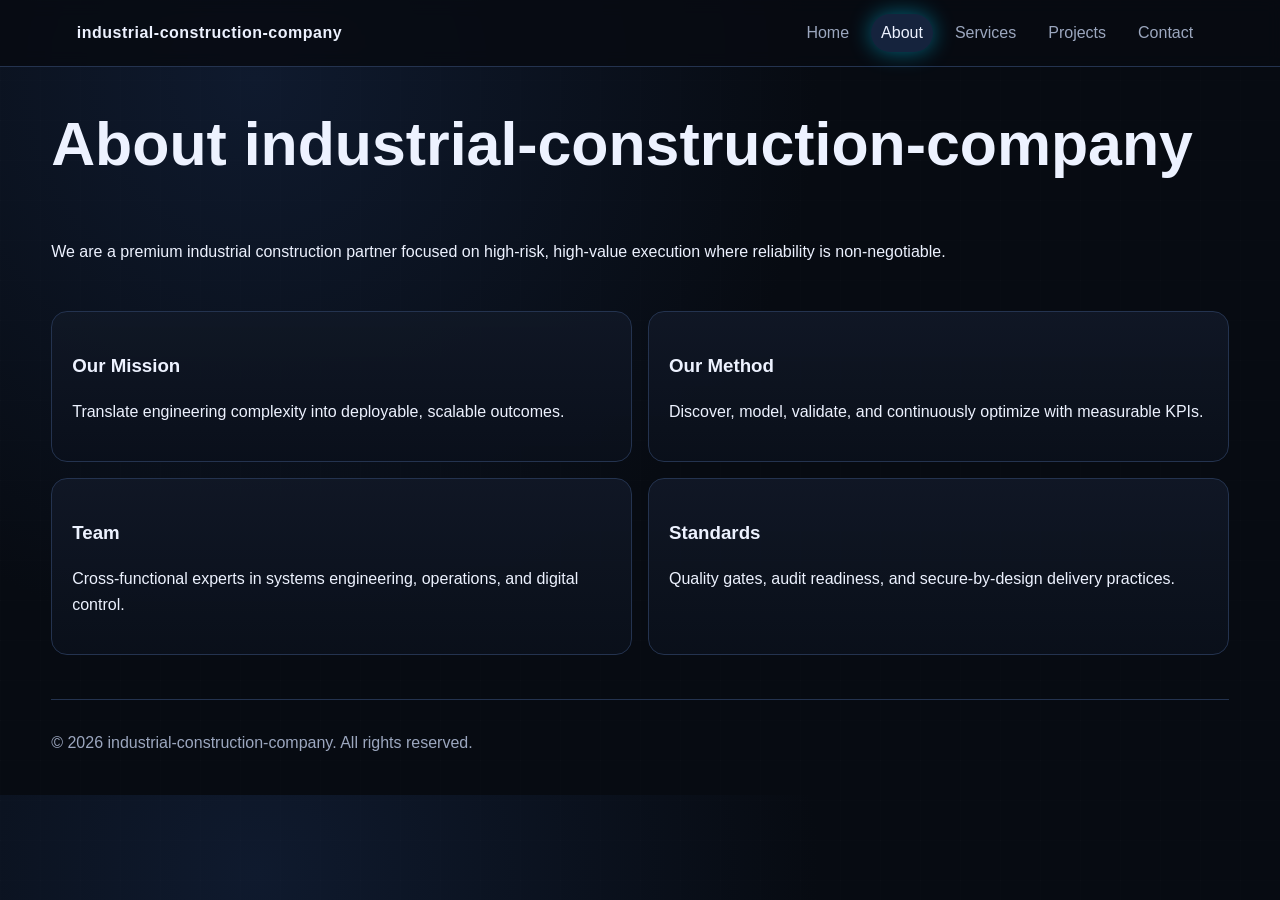
==== about.html @ 4463ad67 "initial commit" ====
﻿<!doctype html>
<html lang="en">
<head>
    <meta charset="UTF-8">
    <meta name="viewport" content="width=device-width, initial-scale=1.0">
    <meta name="description" content="industrial-construction-company premium industrial agency website.">
    <title>industrial-construction-company | About</title>
    <link rel="stylesheet" href="css/styles.css">
</head>
<body>
    <div class="bg-grid" aria-hidden="true"></div>
    <header class="site-header">
        <a class="logo" href="index.html">industrial-construction-company</a>
        <nav>
                <a href="index.html">Home</a>
                <a href="about.html" class="active">About</a>
                <a href="services.html">Services</a>
                <a href="projects.html">Projects</a>
                <a href="contact.html">Contact</a>
        </nav>
    </header>
    <main class="container">
        <section class="page-hero reveal"><h1>About industrial-construction-company</h1><p>We are a premium industrial construction partner focused on high-risk, high-value execution where reliability is non-negotiable.</p></section>
        <section class="grid-2 reveal">
            <article class="card"><h3>Our Mission</h3><p>Translate engineering complexity into deployable, scalable outcomes.</p></article>
            <article class="card"><h3>Our Method</h3><p>Discover, model, validate, and continuously optimize with measurable KPIs.</p></article>
            <article class="card"><h3>Team</h3><p>Cross-functional experts in systems engineering, operations, and digital control.</p></article>
            <article class="card"><h3>Standards</h3><p>Quality gates, audit readiness, and secure-by-design delivery practices.</p></article>
        </section>
    </main>
    <footer class="site-footer">
        <p>&copy; 2026 industrial-construction-company. All rights reserved.</p>
    </footer>
    <script src="js/script.js"></script>
</body>
</html>
---- css/styles.css ----
﻿:root {
    --bg: #070b12;
    --text: #edf2ff;
    --muted: #9ca7bf;
    --line: #24334f;
    --accent: #00d2ff;
    --accent-2: #36ff8f;
    --glow: 0 0 22px rgba(0, 210, 255, 0.45);
    --radius: 16px;
}
* { box-sizing: border-box; }
html { scroll-behavior: smooth; }
body { margin: 0; font-family: "Segoe UI", "Trebuchet MS", sans-serif; background: radial-gradient(circle at 20% 10%, #0f1a2e, var(--bg) 45%), var(--bg); color: var(--text); line-height: 1.6; }
.bg-grid { position: fixed; inset: 0; background-image: linear-gradient(rgba(255,255,255,.04) 1px, transparent 1px), linear-gradient(90deg, rgba(255,255,255,.04) 1px, transparent 1px); background-size: 40px 40px; opacity: .25; pointer-events: none; z-index: -1; }
.site-header { position: sticky; top: 0; display: flex; justify-content: space-between; align-items: center; padding: 14px 6vw; border-bottom: 1px solid var(--line); background: rgba(7, 11, 18, 0.86); backdrop-filter: blur(8px); z-index: 10; }
.logo { color: var(--text); text-decoration: none; font-weight: 700; letter-spacing: .5px; }
nav { display: flex; gap: 12px; flex-wrap: wrap; }
nav a { color: var(--muted); text-decoration: none; padding: 6px 10px; border-radius: 999px; transition: .25s ease; }
nav a:hover, nav a.active { color: var(--text); background: #15233d; box-shadow: var(--glow); }
.container { width: min(1180px, 92vw); margin: 44px auto; display: grid; gap: 30px; }
.hero, .page-hero { display: grid; grid-template-columns: repeat(2, minmax(0, 1fr)); gap: 30px; align-items: center; }
.page-hero { grid-template-columns: 1fr; }
.kicker { color: var(--accent-2); text-transform: uppercase; letter-spacing: 1.2px; font-weight: 600; }
h1 { font-size: clamp(2rem, 5vw, 3.8rem); line-height: 1.1; margin: 0 0 16px; }
h2 { font-size: clamp(1.4rem, 3vw, 2rem); margin-top: 0; }
.hero-orb { width: min(420px, 100%); aspect-ratio: 1; border-radius: 50%; margin-inline: auto; background: conic-gradient(from 180deg, #0ef, #34ff8a, #1292f2, #0ef); box-shadow: 0 0 70px rgba(0, 210, 255, .45); animation: spin 18s linear infinite; }
@keyframes spin { to { transform: rotate(360deg); } }
.hero-actions { display: flex; gap: 12px; flex-wrap: wrap; margin-top: 16px; }
.btn { border: 1px solid var(--line); color: var(--text); text-decoration: none; background: #101a2f; padding: 10px 14px; border-radius: 10px; transition: .25s ease; cursor: pointer; }
.btn:hover { transform: translateY(-2px); box-shadow: var(--glow); }
.btn-primary { background: linear-gradient(130deg, #00a9d8, #18b56f); border-color: transparent; }
.grid-3, .stats { display: grid; grid-template-columns: repeat(4, minmax(0, 1fr)); gap: 16px; }
.grid-3 { grid-template-columns: repeat(3, minmax(0, 1fr)); }
.grid-2 { display: grid; grid-template-columns: repeat(2, minmax(0, 1fr)); gap: 16px; }
.card { background: linear-gradient(180deg, rgba(17, 24, 38, 0.94), rgba(10, 16, 27, 0.96)); border: 1px solid var(--line); border-radius: var(--radius); padding: 20px; transition: .3s ease; }
.card:hover { border-color: #2f5b9a; transform: translateY(-4px); box-shadow: var(--glow); }
.stat-card h3 { font-size: 2rem; margin: 0; color: var(--accent); }
.animated-card { animation: floatCard 3.8s ease-in-out infinite alternate; }
@keyframes floatCard { from { transform: translateY(0); } to { transform: translateY(-8px); } }
.tool-section .tool-grid { display: grid; grid-template-columns: repeat(2, minmax(0, 1fr)); gap: 16px; }
#tool-form { display: grid; gap: 12px; }
#tool-form label { display: grid; gap: 6px; color: var(--muted); font-size: .95rem; }
#tool-form input { background: #0a1323; border: 1px solid var(--line); color: var(--text); border-radius: 10px; padding: 9px 11px; }
.tool-output p { min-height: 54px; }
.meter { height: 10px; border-radius: 8px; background: #1b2539; overflow: hidden; }
.meter span { display: block; width: 0; height: 100%; background: linear-gradient(90deg, var(--accent), var(--accent-2)); transition: width .45s ease; }
.contact-form input, .contact-form textarea { width: 100%; background: #0a1323; color: var(--text); border: 1px solid var(--line); border-radius: 10px; padding: 9px 11px; }
.reveal { opacity: 0; transform: translateY(18px); transition: .65s ease; }
.reveal.show { opacity: 1; transform: translateY(0); }
.site-footer { width: min(1180px, 92vw); margin: 24px auto 40px; color: var(--muted); border-top: 1px solid var(--line); padding-top: 14px; }
@media (max-width: 960px) {
    .hero, .grid-3, .grid-2, .stats, .tool-section .tool-grid { grid-template-columns: 1fr; }
    .site-header { gap: 10px; flex-direction: column; align-items: flex-start; }
}
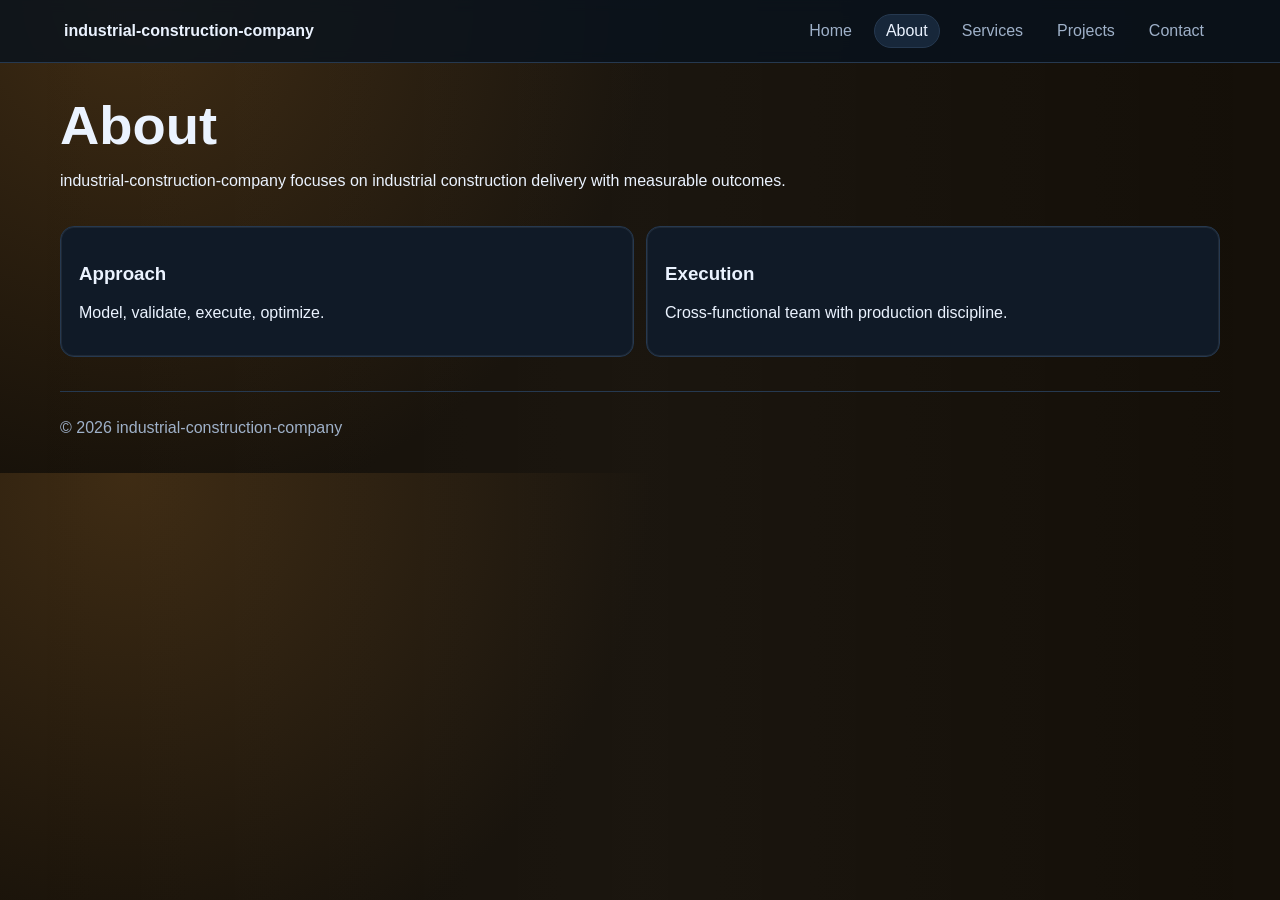
==== commit e77c5bf0: "made this unique" ====
--- a/about.html
+++ b/about.html
@@ -1,36 +1,2 @@
-﻿<!doctype html>
-<html lang="en">
-<head>
-    <meta charset="UTF-8">
-    <meta name="viewport" content="width=device-width, initial-scale=1.0">
-    <meta name="description" content="industrial-construction-company premium industrial agency website.">
-    <title>industrial-construction-company | About</title>
-    <link rel="stylesheet" href="css/styles.css">
-</head>
-<body>
-    <div class="bg-grid" aria-hidden="true"></div>
-    <header class="site-header">
-        <a class="logo" href="index.html">industrial-construction-company</a>
-        <nav>
-                <a href="index.html">Home</a>
-                <a href="about.html" class="active">About</a>
-                <a href="services.html">Services</a>
-                <a href="projects.html">Projects</a>
-                <a href="contact.html">Contact</a>
-        </nav>
-    </header>
-    <main class="container">
-        <section class="page-hero reveal"><h1>About industrial-construction-company</h1><p>We are a premium industrial construction partner focused on high-risk, high-value execution where reliability is non-negotiable.</p></section>
-        <section class="grid-2 reveal">
-            <article class="card"><h3>Our Mission</h3><p>Translate engineering complexity into deployable, scalable outcomes.</p></article>
-            <article class="card"><h3>Our Method</h3><p>Discover, model, validate, and continuously optimize with measurable KPIs.</p></article>
-            <article class="card"><h3>Team</h3><p>Cross-functional experts in systems engineering, operations, and digital control.</p></article>
-            <article class="card"><h3>Standards</h3><p>Quality gates, audit readiness, and secure-by-design delivery practices.</p></article>
-        </section>
-    </main>
-    <footer class="site-footer">
-        <p>&copy; 2026 industrial-construction-company. All rights reserved.</p>
-    </footer>
-    <script src="js/script.js"></script>
-</body>
-</html>
+﻿<!doctype html><html lang="en"><head><meta charset="utf-8"><meta name="viewport" content="width=device-width,initial-scale=1"><title>industrial-construction-company | about.html</title><link rel="stylesheet" href="css/styles.css"></head><body class="nav-pill card-edge hero-stack motif-beam btn-solid"><div class="bg"></div><header><a class="logo" href="index.html">industrial-construction-company</a><nav><a href="index.html">Home</a><a href="about.html" class="active">About</a><a href="services.html">Services</a><a href="projects.html">Projects</a><a href="contact.html">Contact</a></nav></header><main>        <section class="head reveal"><h1>About</h1><p>industrial-construction-company focuses on industrial construction delivery with measurable outcomes.</p></section>
+        <section class="cols reveal"><article class="card"><h3>Approach</h3><p>Model, validate, execute, optimize.</p></article><article class="card"><h3>Execution</h3><p>Cross-functional team with production discipline.</p></article></section></main><footer><p>&copy; 2026 industrial-construction-company</p></footer><script src="js/script.js"></script></body></html>
--- a/css/styles.css
+++ b/css/styles.css
@@ -1,54 +1,16 @@
-﻿:root {
-    --bg: #070b12;
-    --text: #edf2ff;
-    --muted: #9ca7bf;
-    --line: #24334f;
-    --accent: #00d2ff;
-    --accent-2: #36ff8f;
-    --glow: 0 0 22px rgba(0, 210, 255, 0.45);
-    --radius: 16px;
-}
-* { box-sizing: border-box; }
-html { scroll-behavior: smooth; }
-body { margin: 0; font-family: "Segoe UI", "Trebuchet MS", sans-serif; background: radial-gradient(circle at 20% 10%, #0f1a2e, var(--bg) 45%), var(--bg); color: var(--text); line-height: 1.6; }
-.bg-grid { position: fixed; inset: 0; background-image: linear-gradient(rgba(255,255,255,.04) 1px, transparent 1px), linear-gradient(90deg, rgba(255,255,255,.04) 1px, transparent 1px); background-size: 40px 40px; opacity: .25; pointer-events: none; z-index: -1; }
-.site-header { position: sticky; top: 0; display: flex; justify-content: space-between; align-items: center; padding: 14px 6vw; border-bottom: 1px solid var(--line); background: rgba(7, 11, 18, 0.86); backdrop-filter: blur(8px); z-index: 10; }
-.logo { color: var(--text); text-decoration: none; font-weight: 700; letter-spacing: .5px; }
-nav { display: flex; gap: 12px; flex-wrap: wrap; }
-nav a { color: var(--muted); text-decoration: none; padding: 6px 10px; border-radius: 999px; transition: .25s ease; }
-nav a:hover, nav a.active { color: var(--text); background: #15233d; box-shadow: var(--glow); }
-.container { width: min(1180px, 92vw); margin: 44px auto; display: grid; gap: 30px; }
-.hero, .page-hero { display: grid; grid-template-columns: repeat(2, minmax(0, 1fr)); gap: 30px; align-items: center; }
-.page-hero { grid-template-columns: 1fr; }
-.kicker { color: var(--accent-2); text-transform: uppercase; letter-spacing: 1.2px; font-weight: 600; }
-h1 { font-size: clamp(2rem, 5vw, 3.8rem); line-height: 1.1; margin: 0 0 16px; }
-h2 { font-size: clamp(1.4rem, 3vw, 2rem); margin-top: 0; }
-.hero-orb { width: min(420px, 100%); aspect-ratio: 1; border-radius: 50%; margin-inline: auto; background: conic-gradient(from 180deg, #0ef, #34ff8a, #1292f2, #0ef); box-shadow: 0 0 70px rgba(0, 210, 255, .45); animation: spin 18s linear infinite; }
-@keyframes spin { to { transform: rotate(360deg); } }
-.hero-actions { display: flex; gap: 12px; flex-wrap: wrap; margin-top: 16px; }
-.btn { border: 1px solid var(--line); color: var(--text); text-decoration: none; background: #101a2f; padding: 10px 14px; border-radius: 10px; transition: .25s ease; cursor: pointer; }
-.btn:hover { transform: translateY(-2px); box-shadow: var(--glow); }
-.btn-primary { background: linear-gradient(130deg, #00a9d8, #18b56f); border-color: transparent; }
-.grid-3, .stats { display: grid; grid-template-columns: repeat(4, minmax(0, 1fr)); gap: 16px; }
-.grid-3 { grid-template-columns: repeat(3, minmax(0, 1fr)); }
-.grid-2 { display: grid; grid-template-columns: repeat(2, minmax(0, 1fr)); gap: 16px; }
-.card { background: linear-gradient(180deg, rgba(17, 24, 38, 0.94), rgba(10, 16, 27, 0.96)); border: 1px solid var(--line); border-radius: var(--radius); padding: 20px; transition: .3s ease; }
-.card:hover { border-color: #2f5b9a; transform: translateY(-4px); box-shadow: var(--glow); }
-.stat-card h3 { font-size: 2rem; margin: 0; color: var(--accent); }
-.animated-card { animation: floatCard 3.8s ease-in-out infinite alternate; }
-@keyframes floatCard { from { transform: translateY(0); } to { transform: translateY(-8px); } }
-.tool-section .tool-grid { display: grid; grid-template-columns: repeat(2, minmax(0, 1fr)); gap: 16px; }
-#tool-form { display: grid; gap: 12px; }
-#tool-form label { display: grid; gap: 6px; color: var(--muted); font-size: .95rem; }
-#tool-form input { background: #0a1323; border: 1px solid var(--line); color: var(--text); border-radius: 10px; padding: 9px 11px; }
-.tool-output p { min-height: 54px; }
-.meter { height: 10px; border-radius: 8px; background: #1b2539; overflow: hidden; }
-.meter span { display: block; width: 0; height: 100%; background: linear-gradient(90deg, var(--accent), var(--accent-2)); transition: width .45s ease; }
-.contact-form input, .contact-form textarea { width: 100%; background: #0a1323; color: var(--text); border: 1px solid var(--line); border-radius: 10px; padding: 9px 11px; }
-.reveal { opacity: 0; transform: translateY(18px); transition: .65s ease; }
-.reveal.show { opacity: 1; transform: translateY(0); }
-.site-footer { width: min(1180px, 92vw); margin: 24px auto 40px; color: var(--muted); border-top: 1px solid var(--line); padding-top: 14px; }
-@media (max-width: 960px) {
-    .hero, .grid-3, .grid-2, .stats, .tool-section .tool-grid { grid-template-columns: 1fr; }
-    .site-header { gap: 10px; flex-direction: column; align-items: flex-start; }
-}
+﻿:root{--a:#ffb44c;--b:#ffe27d;--bg:#151009;--g:#3f2c14;--f:'Tahoma',sans-serif;--t:#ebf3ff;--m:#9fb1c9;--l:#263950}*{box-sizing:border-box}html{scroll-behavior:smooth}body{margin:0;font-family:var(--f);color:var(--t);background:radial-gradient(circle at 10% 0%,var(--g),var(--bg) 42%),var(--bg)}.bg{position:fixed;inset:0;opacity:.2;pointer-events:none;z-index:-1}
+body.motif-rings .bg{background:radial-gradient(circle,#fff2 1px,transparent 1px);background-size:22px 22px}body.motif-mesh .bg{background-image:linear-gradient(#fff2 1px,transparent 1px),linear-gradient(90deg,#fff2 1px,transparent 1px);background-size:34px 34px}body.motif-radar .bg{background:radial-gradient(circle at 70% 20%,#fff3,transparent 30%)}body.motif-leaf .bg{background:linear-gradient(120deg,#fff2,transparent)}body.motif-strata .bg{background:repeating-linear-gradient(160deg,#fff1,#fff1 2px,transparent 2px,transparent 18px)}body.motif-vector .bg{background:linear-gradient(45deg,#fff2 1px,transparent 1px);background-size:26px 26px}body.motif-grain .bg{background:radial-gradient(#fff2 1px,transparent 1px);background-size:14px 14px}body.motif-signal .bg{background:repeating-radial-gradient(circle at 65% 35%,#fff2 0 2px,transparent 2px 18px)}body.motif-silicon .bg{background:linear-gradient(90deg,#fff2,transparent)}body.motif-matrix .bg{background:repeating-linear-gradient(0deg,#fff2,#fff2 1px,transparent 1px,transparent 12px)}body.motif-route .bg{background:linear-gradient(130deg,#fff2,transparent)}body.motif-grid .bg{background-image:linear-gradient(#fff2 1px,transparent 1px),linear-gradient(90deg,#fff2 1px,transparent 1px);background-size:40px 40px}body.motif-beam .bg{background:linear-gradient(90deg,transparent,#fff2,transparent)}body.motif-forge .bg{background:radial-gradient(circle at 20% 20%,#fff3,transparent 32%)}body.motif-nodes .bg{background:radial-gradient(circle,#fff2 2px,transparent 2px);background-size:28px 28px}body.motif-dashboard .bg{background:linear-gradient(0deg,#fff2 2px,transparent 2px);background-size:100% 28px}body.motif-target .bg{background:repeating-radial-gradient(circle,#fff2 0 2px,transparent 2px 12px)}body.motif-orbit .bg{background:radial-gradient(circle at 30% 40%,#fff2,transparent 30%)}body.motif-arm .bg{background:linear-gradient(45deg,#fff2 2px,transparent 2px);background-size:24px 24px}body.motif-factory .bg{background:repeating-linear-gradient(90deg,#fff2,#fff2 4px,transparent 4px,transparent 20px)}
+header{position:sticky;top:0;display:flex;justify-content:space-between;align-items:center;gap:10px;padding:14px 5vw;background:#08121dcc;border-bottom:1px solid var(--l);backdrop-filter:blur(6px)}.logo{color:var(--t);text-decoration:none;font-weight:700}nav{display:flex;gap:10px;flex-wrap:wrap}nav a{color:var(--m);text-decoration:none;padding:7px 11px;transition:.2s}
+body.nav-pill nav a{border:1px solid transparent;border-radius:999px}body.nav-pill nav a:hover,body.nav-pill nav a.active{color:var(--t);border-color:var(--l);background:#17273a}
+body.nav-underline nav a{border-bottom:2px solid transparent}body.nav-underline nav a:hover,body.nav-underline nav a.active{color:var(--t);border-color:var(--a)}
+body.nav-box nav a{border:1px solid var(--l);border-radius:8px}body.nav-box nav a:hover,body.nav-box nav a.active{color:var(--t)}
+main{width:min(1160px,92vw);margin:34px auto;display:grid;gap:20px}h1{font-size:clamp(2rem,5vw,3.4rem);line-height:1.08;margin:0 0 10px}.kicker{text-transform:uppercase;letter-spacing:1.5px;color:var(--b)}
+.hero{display:grid;gap:14px;align-items:center}body.hero-split .hero{grid-template-columns:1.2fr .8fr}body.hero-stack .hero{grid-template-columns:1fr}.hero-visual{min-height:230px;border:1px solid var(--l);border-radius:18px;position:relative;overflow:hidden;background:linear-gradient(130deg,#fff1,#fff0)}.hero-visual span{position:absolute;inset:20%;border:2px solid var(--a);border-radius:999px;animation:wave 3.3s ease-in-out infinite}.hero-visual span:nth-child(2){inset:32%;border-color:var(--b);animation-delay:.4s}.hero-visual span:nth-child(3){inset:44%;border-color:#fff8;animation-delay:.8s}@keyframes wave{0%{transform:scale(.82);opacity:.9}100%{transform:scale(1.55);opacity:.08}}
+.actions{display:flex;gap:10px;flex-wrap:wrap;margin-top:10px}.btn{text-decoration:none;padding:10px 14px;border-radius:10px;cursor:pointer;transition:.2s}.btn:hover{transform:translateY(-2px)}
+body.btn-solid .btn{border:1px solid var(--l);background:#112033;color:var(--t)}body.btn-solid .btn.primary{border:none;background:linear-gradient(130deg,var(--a),var(--b));color:#021522}
+body.btn-line .btn{border:1px solid color-mix(in srgb,var(--a) 45%,var(--l));background:transparent;color:var(--t)}body.btn-line .btn.primary{background:color-mix(in srgb,var(--a) 20%,transparent)}
+.stats{display:grid;grid-template-columns:repeat(4,minmax(0,1fr));gap:12px}.cols,.tool-grid{display:grid;grid-template-columns:repeat(2,minmax(0,1fr));gap:12px}.card{padding:18px;border-radius:14px;transition:.25s}
+body.card-glow .card{background:linear-gradient(180deg,#152335,#0e1826);border:1px solid var(--l)}body.card-glow .card:hover{box-shadow:0 0 22px color-mix(in srgb,var(--a) 45%,transparent);transform:translateY(-4px)}
+body.card-soft .card{background:linear-gradient(180deg,#1a2533,#121a25);border:1px solid #fff1}body.card-soft .card:hover{transform:translateY(-3px)}
+body.card-edge .card{background:#101a27;border:1px solid var(--l);box-shadow:inset 0 0 0 1px #fff1}body.card-edge .card:hover{border-color:var(--a);transform:translateY(-3px)}
+.list{margin:0;padding-left:18px;display:grid;gap:8px}label{display:grid;gap:6px;color:var(--m)}input,textarea{width:100%;background:#0a1320;color:var(--t);border:1px solid var(--l);border-radius:8px;padding:9px}#tool-form{display:grid;gap:10px}.meter{height:10px;background:#1a283b;border-radius:7px;overflow:hidden}.meter span{display:block;height:100%;width:0;background:linear-gradient(90deg,var(--a),var(--b));transition:width .45s}.reveal{opacity:0;transform:translateY(14px);transition:.6s}.reveal.show{opacity:1;transform:none}footer{width:min(1160px,92vw);margin:18px auto 36px;padding-top:11px;border-top:1px solid var(--l);color:var(--m)}@media (max-width:900px){.hero,.stats,.cols,.tool-grid{grid-template-columns:1fr}header{flex-direction:column;align-items:flex-start}}
